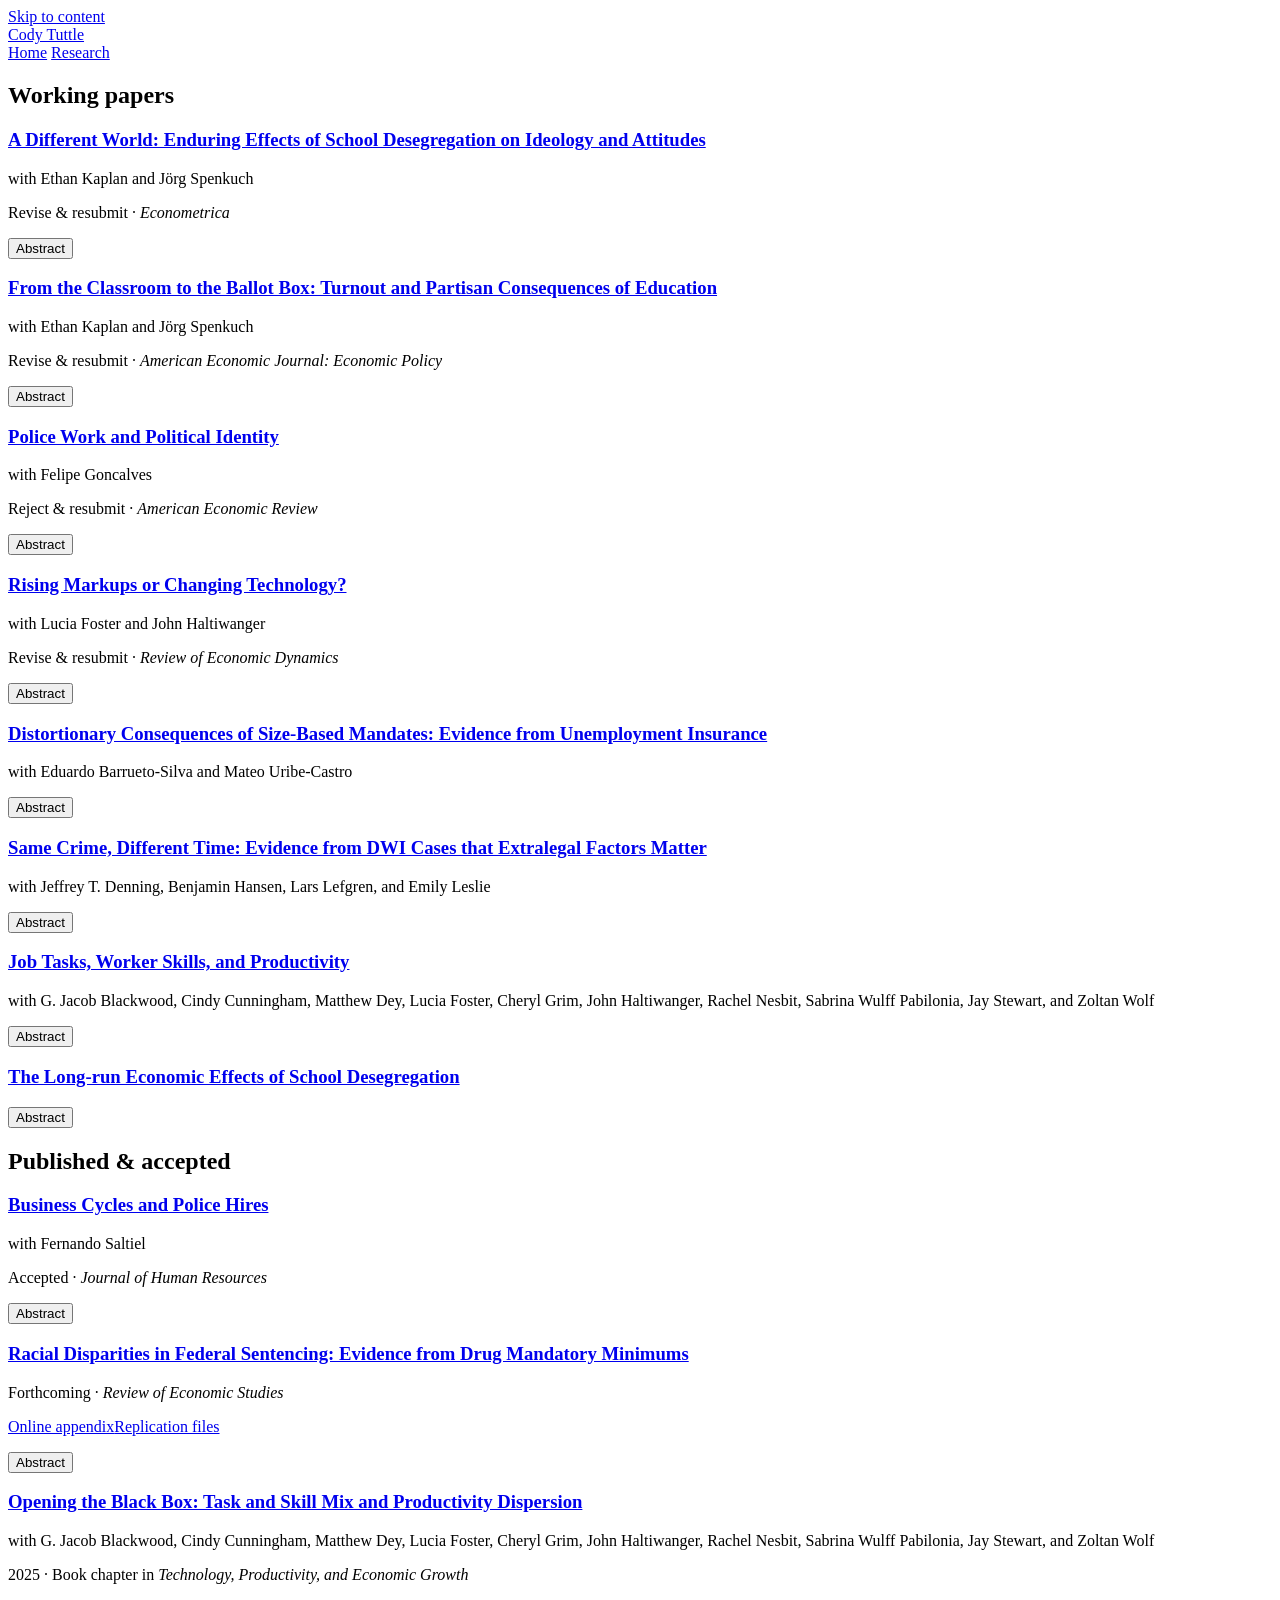
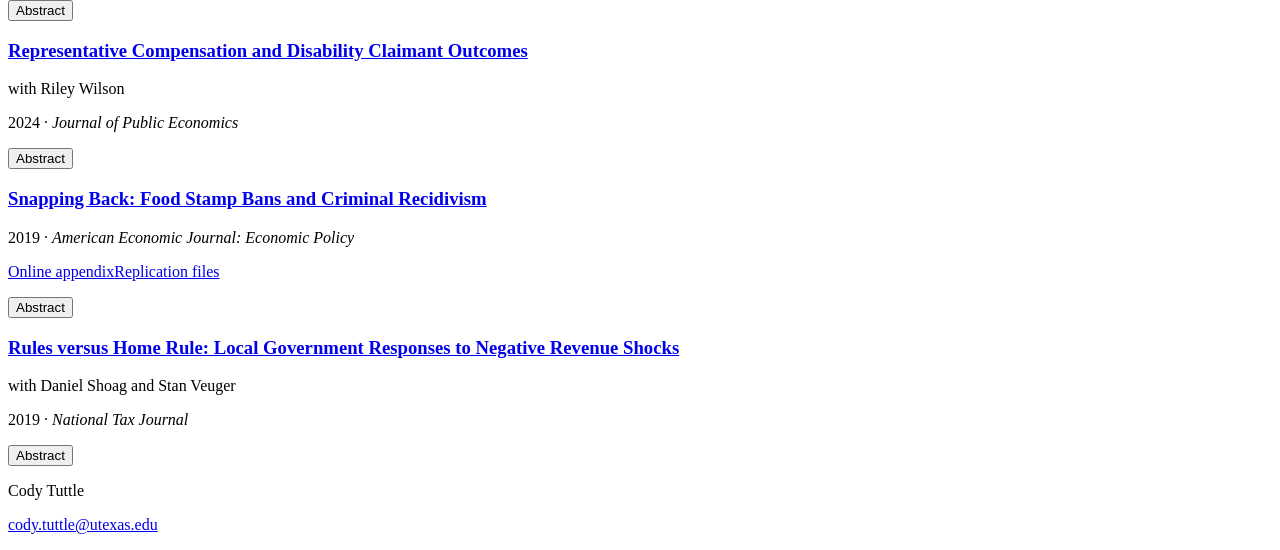
==== research.html @ 10a400a6 "Add files via upload" ====
<!doctype html>
<html lang="en">
  <head>
    <meta charset="utf-8">
    <meta name="viewport" content="width=device-width, initial-scale=1">
    <meta name="description" content="Research by economist Cody Tuttle in public economics, labor economics, and political economy.">
    <meta name="theme-color" content="#ffffff">
    <title>Cody Tuttle - Research</title>
    <link rel="icon" type="image/svg+xml" href="data:image/svg+xml,%3Csvg xmlns='http://www.w3.org/2000/svg' viewBox='0 0 64 64'%3E%3Crect width='64' height='64' rx='8' fill='%23bf5700'/%3E%3Cpath d='M43 20c-3-3-6-4-11-4-9 0-15 6-15 16s6 16 15 16c5 0 9-1 12-5l-4-5c-2 2-4 3-7 3-5 0-8-3-8-9s3-9 8-9c3 0 5 1 7 3z' fill='white'/%3E%3C/svg%3E">
    <link rel="stylesheet" href="assets/styles.css?v=20260914-all-sans">
    <script src="assets/site.js" defer></script>
  </head>
  <body>
    <a class="skip-link" href="#main">Skip to content</a>

    <header class="site-header">
      <a class="site-name" href="index.html">Cody Tuttle</a>
      <nav aria-label="Primary navigation">
        <a href="index.html">Home</a>
        <a class="active" href="research.html" aria-current="page">Research</a>
      </nav>
    </header>

    <main id="main" class="research-page">
      <section class="paper-section" aria-labelledby="working-papers">
        <div class="section-heading">
          <h2 id="working-papers">Working papers</h2>
        </div>

        <article class="paper">
          <div class="paper-row">
            <div class="paper-copy">
              <h3><a href="https://codytuttle.github.io/busing_partisanship.pdf">A Different World: Enduring Effects of School Desegregation on Ideology and Attitudes</a></h3>
              <p class="paper-meta">with Ethan Kaplan and Jörg Spenkuch</p>
              <p class="paper-status">Revise &amp; resubmit · <cite>Econometrica</cite></p>
            </div>
            <button class="abstract-toggle" type="button" aria-expanded="false" aria-controls="abstract-different-world">
              <span>Abstract</span><span class="toggle-mark" aria-hidden="true"></span>
            </button>
          </div>
          <div class="abstract" id="abstract-different-world" hidden>
            <p>In 1975, a federal court ordered the desegregation of public schools in Jefferson County, Kentucky. To approximately equalize the share of minorities across schools, students were assigned to a busing schedule that depended on the first letter of their last name. We use the resulting quasi-random variation to estimate the long-run impact of attending an inner-city school on political participation and preferences among whites. Drawing on administrative voter registration records and an original survey, we find that being bused to an inner-city school significantly increases support for the Democratic Party and its candidates more than forty years later. Consistent with the idea that exposure to an inner-city environment causes a permanent change in ideological outlook, we also find evidence that bused individuals are much less likely to believe in a “just world” and, more tentatively, that they become more supportive of some forms of redistribution. Taken together, our findings point to a poverty-centered version of the contact hypothesis, whereby witnessing economic deprivation durably sensitizes individuals to issues of inequality and fairness.</p>
          </div>
        </article>

        <article class="paper">
          <div class="paper-row">
            <div class="paper-copy">
              <h3><a href="https://codytuttle.github.io/education_voting.pdf">From the Classroom to the Ballot Box: Turnout and Partisan Consequences of Education</a></h3>
              <p class="paper-meta">with Ethan Kaplan and Jörg Spenkuch</p>
              <p class="paper-status">Revise &amp; resubmit · <cite>American Economic Journal: Economic Policy</cite></p>
            </div>
            <button class="abstract-toggle" type="button" aria-expanded="false" aria-controls="abstract-classroom-ballot">
              <span>Abstract</span><span class="toggle-mark" aria-hidden="true"></span>
            </button>
          </div>
          <div class="abstract" id="abstract-classroom-ballot" hidden>
            <p>We estimate the impact of education on voter turnout and partisanship using a regression discontinuity design based on school-entry cutoffs and exact date of birth. Drawing on nationwide administrative voter registration data, we find that individuals who were slotted to enter school one year earlier are more likely to vote and more likely to register as independents. These reduced-form effects may be driven by changes in educational attainment or by differences in the quality of individuals’ educational experiences. We leverage age-related heterogeneity in effect sizes to isolate the role of educational attainment. Our results imply that an additional year of schooling increases turnout by about 3 percentage points.</p>
          </div>
        </article>

        <article class="paper">
          <div class="paper-row">
            <div class="paper-copy">
              <h3><a href="https://codytuttle.github.io/policework_draft.pdf">Police Work and Political Identity</a></h3>
              <p class="paper-meta">with Felipe Goncalves</p>
              <p class="paper-status">Reject &amp; resubmit · <cite>American Economic Review</cite></p>
            </div>
            <button class="abstract-toggle" type="button" aria-expanded="false" aria-controls="abstract-police-work">
              <span>Abstract</span><span class="toggle-mark" aria-hidden="true"></span>
            </button>
          </div>
          <div class="abstract" id="abstract-police-work" hidden>
            <p>The preferences of bureaucrats are a central determinant of how governments operate, yet little is known about how these preferences are formed and the relative importance of selection versus the treatment effect of government work. This paper studies these questions in the context of policing and asks how working as a police officer impacts political preferences. We link civil service exam records to data on voting and campaign contributions to test whether becoming a police officer affects political identity. Using difference-in-differences and regression discontinuity designs, we find that joining a police force increases Republican party affiliation, contributions to Republican campaigns, and voter turnout. The treatment effect of work can explain around 40% of the difference in party affiliation between police and the general population. We then show that political affiliation relates to on-the-job behavior: Republican officers make more arrests and use more force than comparable non-Republican officers. Finally, we revisit a canonical model of bureaucratic motivation and show that a treatment effect of work on preferences can alter the government’s optimal choice of selection into the profession. Our findings show how the experience of government work is central to bureaucratic preferences, and they highlight the constraints on worker selection and recruitment as tools to dictate the composition of the government workforce.</p>
          </div>
        </article>

        <article class="paper">
          <div class="paper-row">
            <div class="paper-copy">
              <h3><a href="https://codytuttle.github.io/markups_fht.pdf">Rising Markups or Changing Technology?</a></h3>
              <p class="paper-meta">with Lucia Foster and John Haltiwanger</p>
              <p class="paper-status">Revise &amp; resubmit · <cite>Review of Economic Dynamics</cite></p>
            </div>
            <button class="abstract-toggle" type="button" aria-expanded="false" aria-controls="abstract-markups">
              <span>Abstract</span><span class="toggle-mark" aria-hidden="true"></span>
            </button>
          </div>
          <div class="abstract" id="abstract-markups" hidden>
            <p>Recent evidence suggests the U.S. business environment is changing, with rising market concentration and markups. The most prominent and extensive evidence backs out firm-level markups from the first-order conditions for variable factors. The markup is identified as the ratio of the variable factor’s output elasticity to its cost share of revenue. Our analysis starts from this indirect approach, but we exploit a long panel of manufacturing establishments to permit output elasticities to vary to a much greater extent—relative to the existing literature—across establishments within the same industry over time. With our more detailed estimates of output elasticities, the measured increase in markups is substantially dampened, if not eliminated, for U.S. manufacturing. As supporting evidence, we relate differences in the markups’ patterns to observable changes in technology, and we find patterns in support of changing technology as the driver of those differences.</p>
          </div>
        </article>

        <article class="paper">
          <div class="paper-row">
            <div class="paper-copy">
              <h3><a href="https://codytuttle.github.io/ui_size_distortions.pdf">Distortionary Consequences of Size-Based Mandates: Evidence from Unemployment Insurance</a></h3>
              <p class="paper-meta">with Eduardo Barrueto-Silva and Mateo Uribe-Castro</p>
            </div>
            <button class="abstract-toggle" type="button" aria-expanded="false" aria-controls="abstract-ui-mandates">
              <span>Abstract</span><span class="toggle-mark" aria-hidden="true"></span>
            </button>
          </div>
          <div class="abstract" id="abstract-ui-mandates" hidden>
            <p>We study firm responses to a major expansion of the U.S. Unemployment Insurance system. In 1954, federal law mandated that states extend UI coverage to all firms with four or more employees, a policy change that was binding for some states but not others. Using a difference-in-differences design, we find a sharp and persistent decrease in the number of employers with 4–7 employees in newly-covered states immediately following the law’s implementation. Simultaneously, the number of employers with 0–3 employees increases. This response suggests that firms actively reduced employment to avoid coverage. Our findings imply that, under partial coverage, firms cannot fully shift the costs associated with coverage to workers. Size-based mandates can therefore create substantial and long-lasting distortions in the size distribution of firms.</p>
          </div>
        </article>

        <article class="paper">
          <div class="paper-row">
            <div class="paper-copy">
              <h3><a href="https://codytuttle.github.io/dwi_disparities.pdf">Same Crime, Different Time: Evidence from DWI Cases that Extralegal Factors Matter</a></h3>
              <p class="paper-meta">with Jeffrey T. Denning, Benjamin Hansen, Lars Lefgren, and Emily Leslie</p>
            </div>
            <button class="abstract-toggle" type="button" aria-expanded="false" aria-controls="abstract-dwi">
              <span>Abstract</span><span class="toggle-mark" aria-hidden="true"></span>
            </button>
          </div>
          <div class="abstract" id="abstract-dwi" hidden>
            <p>We document disparities in criminal case outcomes that are driven by extralegal factors as opposed to differences in underlying criminal conduct. We focus on Driving While Intoxicated cases, where breath alcohol content is a central piece of evidence. Using administrative data from Harris County, Texas, we condition on breath alcohol content and restrict the sample to first-time offenders above the legal limit without aggravating circumstances, thus holding fixed the legally-relevant facts of the case. Nevertheless, we find large gaps in case dismissal and incarceration along four dimensions: race and ethnicity, gender, attorney type, and neighborhood income. Each dimension matters conditional on the others, and the gaps accumulate. These gaps are too large to be plausibly explained by unobserved differences in driving behavior. They likely reflect both pre-existing disadvantage that shapes defendants’ choices post-arrest and differential treatment by judges and prosecutors. Gaps are largest in the most lenient courtrooms, where the benefits of leniency accrue disproportionately to advantaged defendants.</p>
          </div>
        </article>

        <article class="paper">
          <div class="paper-row">
            <div class="paper-copy">
              <h3><a href="https://www2.census.gov/library/working-papers/2025/adrm/ces/CES-WP-25-63.pdf">Job Tasks, Worker Skills, and Productivity</a></h3>
              <p class="paper-meta">with G. Jacob Blackwood, Cindy Cunningham, Matthew Dey, Lucia Foster, Cheryl Grim, John Haltiwanger, Rachel Nesbit, Sabrina Wulff Pabilonia, Jay Stewart, and Zoltan Wolf</p>
            </div>
            <button class="abstract-toggle" type="button" aria-expanded="false" aria-controls="abstract-job-tasks">
              <span>Abstract</span><span class="toggle-mark" aria-hidden="true"></span>
            </button>
          </div>
          <div class="abstract" id="abstract-job-tasks" hidden>
            <p>We present new empirical evidence suggesting that we can better understand productivity dispersion across businesses by accounting for differences in how tasks, skills, and occupations are organized. This aligns with growing attention to the task content of production. We link establishment-level data from the Bureau of Labor Statistics Occupational Employment and Wage Statistics survey with productivity data from the Census Bureau’s manufacturing surveys. Our analysis reveals strong relationships between establishment productivity and task, skill, and occupation inputs. These relationships are highly nonlinear and vary by industry. When we account for these patterns, we can explain a substantial share of productivity dispersion across establishments.</p>
          </div>
        </article>

        <article class="paper">
          <div class="paper-row">
            <div class="paper-copy">
              <h3><a href="https://codytuttle.github.io/tuttle_busing.pdf">The Long-run Economic Effects of School Desegregation</a></h3>
            </div>
            <button class="abstract-toggle" type="button" aria-expanded="false" aria-controls="abstract-long-run">
              <span>Abstract</span><span class="toggle-mark" aria-hidden="true"></span>
            </button>
          </div>
          <div class="abstract" id="abstract-long-run" hidden>
            <p>I estimate the effect of school desegregation on long-run economic outcomes by studying a natural experiment in Jefferson County, Kentucky. In 1975, the district, under a court order, developed a unique busing assignment plan to merge the majority-white County district and the majority-black City district. Under this plan, students were assigned to be bused to new schools, versus stay at their home school and have new students bused in, based on their race and the first initial of their last name. Using this plausibly conditional random assignment and confidential data from the U.S. Census Bureau, I find black students assigned busing to former County schools live in better neighborhoods at adulthood than black students assigned to remain in former City schools. This effect is strongest for students bused in earlier grades and is increasing in the total number of years a student is assigned busing. Busing assignment has small to zero effect on white students. I explore the implications of white disenrollment from the district using a novel dataset of archival yearbook records. I find the effect for white students remains small even after preliminary accounting for disenrollment. These results suggest that school desegregation in this setting had positive long-run effects for black students by giving them access to better schools.</p>
          </div>
        </article>
      </section>

      <section class="paper-section" aria-labelledby="published-work">
        <div class="section-heading">
          <h2 id="published-work">Published &amp; accepted</h2>
        </div>

        <article class="paper">
          <div class="paper-row">
            <div class="paper-copy">
              <h3><a href="https://codytuttle.github.io/police_business_cycles.pdf">Business Cycles and Police Hires</a></h3>
              <p class="paper-meta">with Fernando Saltiel</p>
              <p class="paper-status">Accepted · <cite>Journal of Human Resources</cite></p>
            </div>
            <button class="abstract-toggle" type="button" aria-expanded="false" aria-controls="abstract-police-hires">
              <span>Abstract</span><span class="toggle-mark" aria-hidden="true"></span>
            </button>
          </div>
          <div class="abstract" id="abstract-police-hires" hidden>
            <p>We show that the quality of police hires varies over the business cycle. Officers hired when the unemployment rate is high have fewer complaints, disciplines, and are less likely to be fired than officers hired when the unemployment rate is low. Effects are larger for younger workers who have weaker outside options in recessions. We find that the size and quality of the applicant pool increases in high unemployment years—more people take entry exams and a smaller fraction fail the exam. Our findings shed light on how outside options affect police hires and speak to policy questions about police recruitment.</p>
          </div>
        </article>

        <article class="paper">
          <div class="paper-row">
            <div class="paper-copy">
              <h3><a href="https://codytuttle.github.io/tuttle_mandatory_minimums.pdf">Racial Disparities in Federal Sentencing: Evidence from Drug Mandatory Minimums</a></h3>
              <p class="paper-status">Forthcoming · <cite>Review of Economic Studies</cite></p>
              <p class="paper-links"><a href="https://codytuttle.github.io/tuttle_mandatory_minimums_online_appendix.pdf">Online appendix</a><a href="https://doi.org/10.5281/zenodo.18343807">Replication files</a></p>
            </div>
            <button class="abstract-toggle" type="button" aria-expanded="false" aria-controls="abstract-sentencing">
              <span>Abstract</span><span class="toggle-mark" aria-hidden="true"></span>
            </button>
          </div>
          <div class="abstract" id="abstract-sentencing" hidden>
            <p>I study racial disparities in the criminal justice system by analyzing abnormal bunching in the distribution of crack-cocaine amounts used in federal sentencing. I compare cases sentenced before and after the Fair Sentencing Act, a 2010 law that changed the 10-year mandatory minimum threshold for crack-cocaine from 50g to 280g. First, I find that after 2010, there is a sharp increase in the fraction of cases sentenced at 280g, and that this increase is disproportionately large for black and Hispanic offenders. I then explore several possible explanations for the observed racial disparities, including racial discrimination that occurs after entry into the criminal justice system. I analyze data from multiple stages in the criminal justice system and find that the increased bunching for minority offenders is driven by prosecutorial discretion, specifically as used by about 20–30% of prosecutors. Moreover, the fraction of cases at 280g falls in 2013 when evidentiary standards become stricter. Finally, the racial disparity in the increase cannot be explained by differences in education, sex, age, criminal history, seized drug amount, or other elements of the crime, but it can be largely explained by a measure of state-level racial animus. These results shed light on the role of prosecutorial discretion and racial discrimination as causes of racial disparities in sentencing.</p>
          </div>
        </article>

        <article class="paper">
          <div class="paper-row">
            <div class="paper-copy">
              <h3><a href="https://codytuttle.github.io/task_skill_mix_productivity.pdf">Opening the Black Box: Task and Skill Mix and Productivity Dispersion</a></h3>
              <p class="paper-meta">with G. Jacob Blackwood, Cindy Cunningham, Matthew Dey, Lucia Foster, Cheryl Grim, John Haltiwanger, Rachel Nesbit, Sabrina Wulff Pabilonia, Jay Stewart, and Zoltan Wolf</p>
              <p class="paper-status">2025 · Book chapter in <cite>Technology, Productivity, and Economic Growth</cite></p>
            </div>
            <button class="abstract-toggle" type="button" aria-expanded="false" aria-controls="abstract-black-box">
              <span>Abstract</span><span class="toggle-mark" aria-hidden="true"></span>
            </button>
          </div>
          <div class="abstract" id="abstract-black-box" hidden>
            <p>An important gap in most empirical studies of establishment-level productivity is the limited information about workers’ characteristics and their tasks. Skill-adjusted labor input measures have been shown to be important for aggregate productivity measurement. Moreover, the theoretical literature on differences in production technologies across businesses increasingly emphasizes the task content of production. Our ultimate objective is to open this black box of tasks and skills at the establishment level by combining establishment-level data on occupations from the Bureau of Labor Statistics with a restricted-access establishment-level productivity dataset created by the BLS-Census Bureau Collaborative Micro-productivity Project. We take a first step toward this objective by exploring the conceptual, specification, and measurement issues to be confronted. We provide suggestive empirical analysis of the relationship between within-industry dispersion in productivity and tasks and skills. We find that within-industry productivity dispersion is strongly positively related to within-industry task and skill dispersion.</p>
          </div>
        </article>

        <article class="paper">
          <div class="paper-row">
            <div class="paper-copy">
              <h3><a href="https://codytuttle.github.io/rep_compensation_ssdi.pdf">Representative Compensation and Disability Claimant Outcomes</a></h3>
              <p class="paper-meta">with Riley Wilson</p>
              <p class="paper-status">2024 · <cite>Journal of Public Economics</cite></p>
            </div>
            <button class="abstract-toggle" type="button" aria-expanded="false" aria-controls="abstract-representative-compensation">
              <span>Abstract</span><span class="toggle-mark" aria-hidden="true"></span>
            </button>
          </div>
          <div class="abstract" id="abstract-representative-compensation" hidden>
            <p>Many claimants of Social Security Disability Insurance retain legal representation to help with the approval process. The Social Security Administration imposes strict rules on representative compensation. Representatives are only paid if claimants are awarded disability, and they are paid the lesser of 25 percent of the claimant’s past due benefits or a pre-specified maximum fee. Because past due benefits are a function of the number of months claimants wait to be awarded, representatives face incentives to delay case resolution until past due benefits push the representative fees past the fee ceiling. We use difference-in-differences to evaluate how these incentives impact SSDI claimant wait times. After the fee ceiling increased in 2002, average wait times increased by 0.85 months among claimants for whom the fee threshold is more binding, implying a 2.6–5.6 month increase for claimants with representatives. This indicates that the structure of representative compensation does matter for case outcomes, and highlights the importance of interactions with auxiliary agents so common in modern social programs.</p>
          </div>
        </article>

        <article class="paper">
          <div class="paper-row">
            <div class="paper-copy">
              <h3><a href="https://codytuttle.github.io/tuttle_snap_recidivism.pdf">Snapping Back: Food Stamp Bans and Criminal Recidivism</a></h3>
              <p class="paper-status">2019 · <cite>American Economic Journal: Economic Policy</cite></p>
              <p class="paper-links"><a href="https://codytuttle.github.io/snap_recidivism_online_appendix.pdf">Online appendix</a><a href="https://www.openicpsr.org/openicpsr/project/114721/version/V1/view">Replication files</a></p>
            </div>
            <button class="abstract-toggle" type="button" aria-expanded="false" aria-controls="abstract-snapping-back">
              <span>Abstract</span><span class="toggle-mark" aria-hidden="true"></span>
            </button>
          </div>
          <div class="abstract" id="abstract-snapping-back" hidden>
            <p>I estimate the effect of access to Food Stamps on criminal recidivism. In 1996, a federal welfare reform imposed a lifetime ban from Food Stamps on convicted drug felons. Florida modified this ban, restricting it to drug traffickers who commit their offense on or after August 23, 1996. I exploit this sharp cutoff in a regression discontinuity design and find that the ban increases recidivism among drug traffickers. The increase is driven by financially motivated crimes, suggesting that the cut in benefits causes ex-convicts to return to crime to make up for the lost transfer income.</p>
          </div>
        </article>

        <article class="paper">
          <div class="paper-row">
            <div class="paper-copy">
              <h3><a href="https://codytuttle.github.io/cityfinance_homerule.pdf">Rules versus Home Rule: Local Government Responses to Negative Revenue Shocks</a></h3>
              <p class="paper-meta">with Daniel Shoag and Stan Veuger</p>
              <p class="paper-status">2019 · <cite>National Tax Journal</cite></p>
            </div>
            <button class="abstract-toggle" type="button" aria-expanded="false" aria-controls="abstract-home-rule">
              <span>Abstract</span><span class="toggle-mark" aria-hidden="true"></span>
            </button>
          </div>
          <div class="abstract" id="abstract-home-rule" hidden>
            <p>Local governments rely heavily on sales tax revenue. We use national bankruptcies of big-box retail chains to study sudden plausibly exogenous decreases in this type of revenue. Treated localities respond by reducing spending on law enforcement and administrative services. We further study how cities with different degrees of autonomy vary in their response. Cities in home rule states, which have greater autonomy, react more swiftly by raising other types of revenue. A regression discontinuity analysis of cities in Illinois, where home rule status is triggered by crossing a population threshold, shows that this effect of local autonomy is causal: home rule leads to smaller revenue drops and stronger bond ratings.</p>
          </div>
        </article>
      </section>

    </main>

    <footer>
      <p>Cody Tuttle</p>
      <p><a href="mailto:cody.tuttle@utexas.edu">cody.tuttle@utexas.edu</a></p>
    </footer>
  </body>
</html>
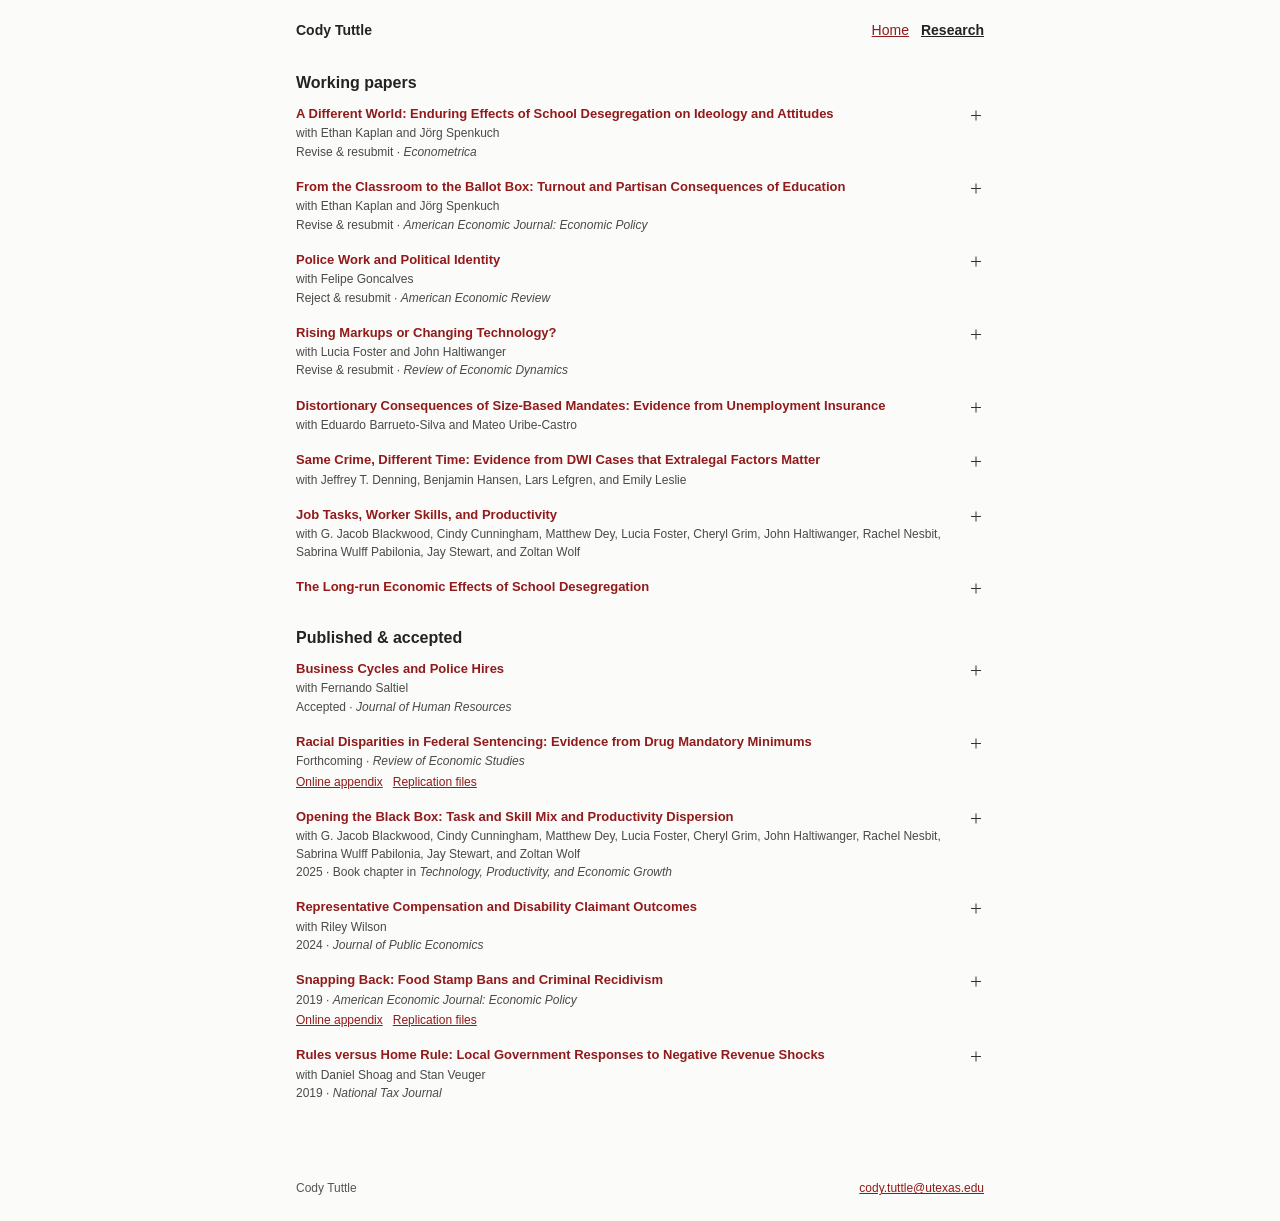
==== commit 19e4d531: "Add files via upload" ====
--- a/research.html
+++ b/research.html
@@ -7,7 +7,7 @@
     <meta name="theme-color" content="#ffffff">
     <title>Cody Tuttle - Research</title>
     <link rel="icon" type="image/svg+xml" href="data:image/svg+xml,%3Csvg xmlns='http://www.w3.org/2000/svg' viewBox='0 0 64 64'%3E%3Crect width='64' height='64' rx='8' fill='%23bf5700'/%3E%3Cpath d='M43 20c-3-3-6-4-11-4-9 0-15 6-15 16s6 16 15 16c5 0 9-1 12-5l-4-5c-2 2-4 3-7 3-5 0-8-3-8-9s3-9 8-9c3 0 5 1 7 3z' fill='white'/%3E%3C/svg%3E">
-    <link rel="stylesheet" href="assets/styles.css?v=20260914-all-sans">
+    <link rel="stylesheet" href="assets/styles.css?v=20260916-mobile">
     <script src="assets/site.js" defer></script>
   </head>
   <body>
--- a/assets/styles.css
+++ b/assets/styles.css
@@ -0,0 +1,309 @@
+* {
+  box-sizing: border-box;
+}
+
+html {
+  font-size: 16px;
+}
+
+body {
+  margin: 0;
+  color: #232323;
+  background: #fbfbfa;
+  font-family: Arial, Helvetica, sans-serif;
+  font-size: 14px;
+  line-height: 1.5;
+}
+
+a {
+  color: #911a1a;
+  text-decoration: underline;
+}
+
+a:hover {
+  color: #671010;
+}
+
+a:focus-visible,
+button:focus-visible {
+  outline: 2px solid #000;
+  outline-offset: 2px;
+}
+
+.skip-link {
+  position: absolute;
+  left: -9999px;
+}
+
+.skip-link:focus {
+  top: 8px;
+  left: 8px;
+  padding: 6px;
+  color: #fff;
+  background: #000;
+}
+
+.site-header,
+.home,
+.research-page,
+footer {
+  width: 100%;
+  max-width: 720px;
+  margin: 0 auto;
+  padding-right: 16px;
+  padding-left: 16px;
+}
+
+.site-header {
+  display: flex;
+  align-items: baseline;
+  justify-content: space-between;
+  padding-top: 20px;
+  padding-bottom: 12px;
+}
+
+.site-name {
+  color: #232323;
+  font-weight: 700;
+  text-decoration: none;
+}
+
+nav {
+  display: flex;
+  gap: 12px;
+}
+
+nav a {
+  color: #911a1a;
+}
+
+nav a.active {
+  color: #232323;
+  font-weight: 700;
+}
+
+.home-header {
+  justify-content: flex-end;
+}
+
+.intro {
+  padding: 40px 0 56px;
+}
+
+.intro-copy {
+  display: grid;
+  grid-template-columns: minmax(0, 1fr) 150px;
+  grid-template-areas:
+    "title portrait"
+    "text portrait";
+  column-gap: 32px;
+  align-items: center;
+}
+
+h1,
+h2,
+h3,
+p {
+  margin-top: 0;
+}
+
+.intro h1 {
+  grid-area: title;
+  align-self: end;
+  margin-bottom: 16px;
+  font-size: 22px;
+  font-weight: 700;
+}
+
+.home-text {
+  grid-area: text;
+  align-self: start;
+  font-size: 14px;
+}
+
+.home-text p {
+  margin-bottom: 14px;
+}
+
+.portrait {
+  grid-area: portrait;
+  width: 150px;
+  margin: 0;
+}
+
+.portrait img {
+  display: block;
+  width: 100%;
+  height: auto;
+  border-radius: 50%;
+}
+
+.research-page {
+  padding-top: 18px;
+  padding-bottom: 32px;
+}
+
+.paper-section {
+  margin-bottom: 28px;
+}
+
+.section-heading {
+  margin-bottom: 10px;
+}
+
+.section-heading h2 {
+  margin: 0;
+  font-size: 16px;
+}
+
+.paper {
+  margin-bottom: 16px;
+}
+
+.paper-row {
+  display: grid;
+  grid-template-columns: minmax(0, 1fr) 16px;
+  gap: 8px;
+  align-items: start;
+}
+
+.paper-copy h3 {
+  margin-bottom: 2px;
+  font-size: 13px;
+  font-weight: 700;
+  line-height: 1.4;
+}
+
+.paper-copy h3 a {
+  color: #911a1a;
+  text-decoration: none;
+}
+
+.paper-copy h3 a:hover,
+.paper-copy h3 a:focus-visible {
+  text-decoration: underline;
+}
+
+.paper-meta,
+.paper-status,
+.paper-links {
+  margin-bottom: 1px;
+  color: #4a4a4a;
+  font-size: 12px;
+  line-height: 1.45;
+}
+
+.paper-status cite {
+  font-style: italic;
+}
+
+.paper-links {
+  display: flex;
+  flex-wrap: wrap;
+  gap: 10px;
+  margin-top: 3px;
+}
+
+.abstract-toggle {
+  display: flex;
+  align-items: center;
+  justify-content: center;
+  width: 16px;
+  height: 20px;
+  padding: 0;
+  color: #333;
+  background: none;
+  border: 0;
+  cursor: pointer;
+}
+
+.abstract-toggle > span:first-child {
+  position: absolute;
+  width: 1px;
+  height: 1px;
+  padding: 0;
+  margin: -1px;
+  overflow: hidden;
+  clip: rect(0, 0, 0, 0);
+  white-space: nowrap;
+  border: 0;
+}
+
+.toggle-mark {
+  position: relative;
+  display: block;
+  width: 10px;
+  height: 10px;
+}
+
+.toggle-mark::before,
+.toggle-mark::after {
+  position: absolute;
+  top: 50%;
+  left: 0;
+  width: 100%;
+  height: 1px;
+  background: currentColor;
+  content: "";
+}
+
+.toggle-mark::after {
+  transform: rotate(90deg);
+}
+
+.abstract-toggle[aria-expanded="true"] .toggle-mark::after {
+  transform: rotate(0);
+}
+
+.abstract {
+  width: 100%;
+  padding: 8px 0 2px;
+  font-family: inherit;
+  font-size: 14px;
+  line-height: 1.6;
+  text-align: justify;
+}
+
+.abstract p {
+  margin: 0;
+}
+
+footer {
+  display: flex;
+  justify-content: space-between;
+  padding-top: 16px;
+  padding-bottom: 24px;
+  color: #555;
+  font-size: 12px;
+}
+
+footer p {
+  margin: 0;
+}
+
+@media (max-width: 560px) {
+  .intro {
+    padding: 28px 0 40px;
+  }
+
+  .intro-copy {
+    grid-template-columns: 1fr;
+    grid-template-areas:
+      "title"
+      "portrait"
+      "text";
+  }
+
+  .portrait {
+    width: 120px;
+    margin-bottom: 24px;
+  }
+
+  footer {
+    display: block;
+  }
+
+  footer p + p {
+    margin-top: 3px;
+  }
+}
